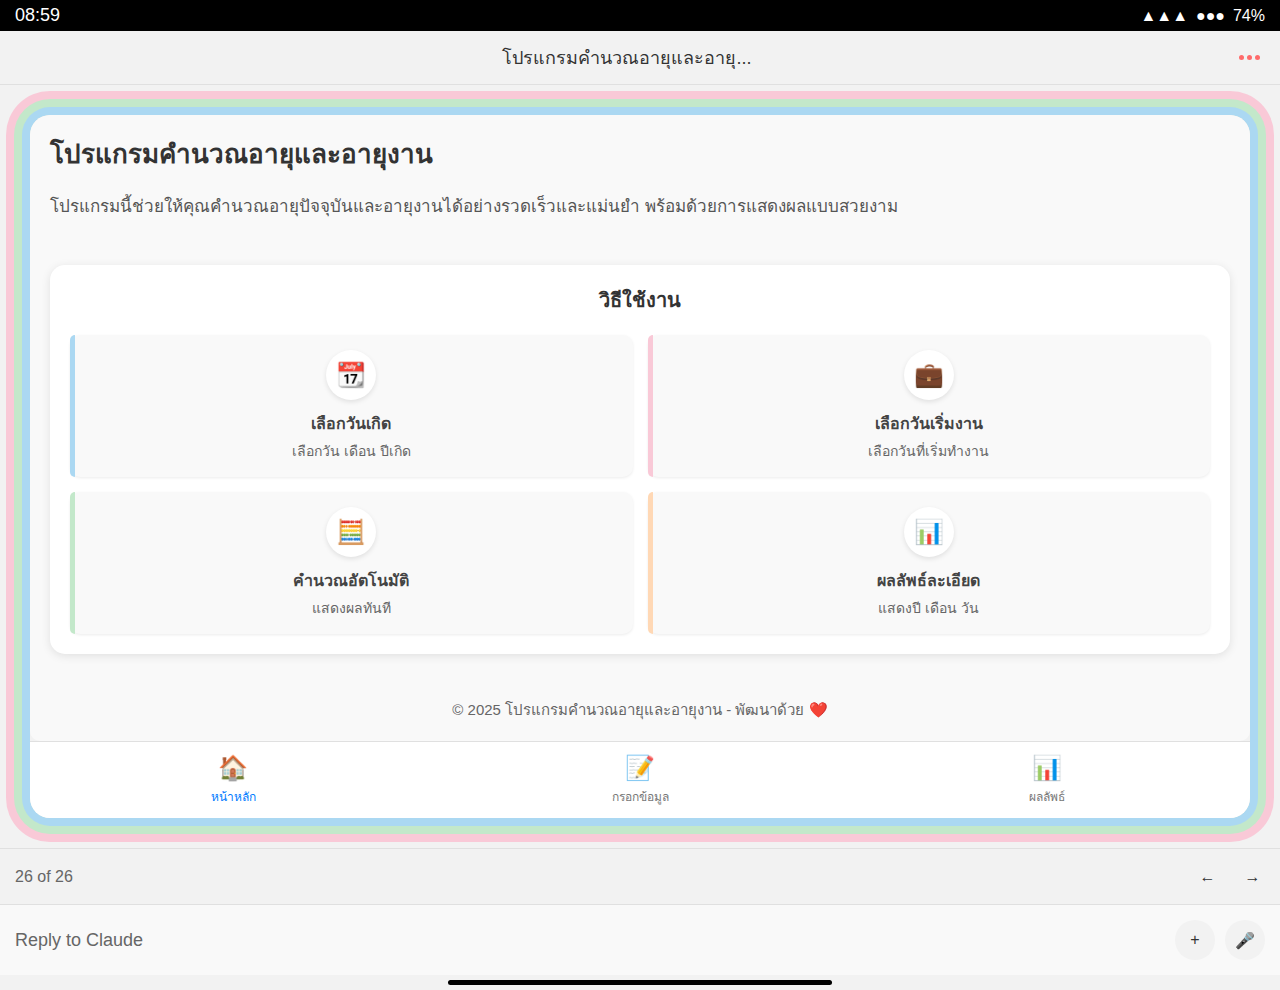
==== index.html @ 2e756f00 "Add files via upload" ====
<!DOCTYPE html>
<html lang="th">
<head>
    <meta charset="UTF-8">
    <meta name="viewport" content="width=device-width, initial-scale=1.0">
    <title>โปรแกรมคำนวณอายุและอายุงาน</title>
    <!-- เชื่อมต่อกับไฟล์ CSS -->
    <link rel="stylesheet" href="styles.css">
</head>
<body>
    <!-- iOS Status Bar -->
    <div class="status-bar">
        <div class="time">08:59</div>
        <div class="status-icons">
            <div class="signal">&#9650;&#9650;&#9650;</div>
            <div class="wifi">&#x25CF;&#x25CF;&#x25CF;</div>
            <div class="battery">74%</div>
        </div>
    </div>
    
    <!-- Header Navigation -->
    <div class="nav-header">
        <div class="nav-back"></div>
        <div class="nav-title">โปรแกรมคำนวณอายุและอายุ...</div>
        <div class="nav-menu">
            <div class="nav-menu-dot"></div>
            <div class="nav-menu-dot"></div>
            <div class="nav-menu-dot"></div>
        </div>
    </div>
    
    <!-- Main App Container -->
    <div class="app-container">
        <div class="app-content rainbow-border">
            <!-- Rainbow Left Border -->
            <div class="rainbow-left"></div>
            
            <!-- หน้าหลัก - มีคำแนะนำ -->
            <div class="page homepage active" id="page-home">
                <h1 class="app-title">โปรแกรมคำนวณอายุและอายุงาน</h1>
                <p class="app-description">
                    โปรแกรมนี้ช่วยให้คุณคำนวณอายุปัจจุบันและอายุงานได้อย่างรวดเร็วและแม่นยำ พร้อมด้วยการแสดงผลแบบสวยงาม
                </p>
                
                <!-- Infographic Section -->
                <div class="infographic">
                    <h2 class="infographic-title">วิธีใช้งาน</h2>
                    <div class="infographic-grid">
                        <div class="info-item">
                            <div class="info-icon">📆</div>
                            <div class="info-title">เลือกวันเกิด</div>
                            <div class="info-value">เลือกวัน เดือน ปีเกิด</div>
                        </div>
                        <div class="info-item">
                            <div class="info-icon">💼</div>
                            <div class="info-title">เลือกวันเริ่มงาน</div>
                            <div class="info-value">เลือกวันที่เริ่มทำงาน</div>
                        </div>
                        <div class="info-item">
                            <div class="info-icon">🧮</div>
                            <div class="info-title">คำนวณอัตโนมัติ</div>
                            <div class="info-value">แสดงผลทันที</div>
                        </div>
                        <div class="info-item">
                            <div class="info-icon">📊</div>
                            <div class="info-title">ผลลัพธ์ละเอียด</div>
                            <div class="info-value">แสดงปี เดือน วัน</div>
                        </div>
                    </div>
                </div>
                
                <p class="copyright">© 2025 โปรแกรมคำนวณอายุและอายุงาน - พัฒนาด้วย ❤️</p>
            </div>
            
            <!-- หน้ากรอกข้อมูล -->
            <div class="page" id="page-input">
                <div class="input-page">
                    <!-- Input Sidebar -->
                    <div class="input-sidebar">
                        <div class="sidebar-label">วัน</div>
                        <div class="sidebar-label">เดือน</div>
                        <div class="sidebar-label">ปี</div>
                        <div class="sidebar-label">เกิด</div>
                        <div class="blue-line"></div>
                        
                        <!-- ช่องเลือกวันที่แยกแต่ละช่อง -->
                        <div class="select-container">
                            <div class="select-wrapper">
                                <div class="select-arrow"></div>
                            </div>
                        </div>
                        
                        <div class="select-container">
                            <div class="select-wrapper">
                                <div class="select-arrow"></div>
                            </div>
                        </div>
                        
                        <div class="select-container">
                            <div class="select-wrapper">
                                <div class="select-arrow"></div>
                            </div>
                        </div>
                        
                        <div class="sidebar-label" style="margin-top: 25px;">วัน</div>
                        <div class="sidebar-label">เดือน</div>
                    </div>
                    
                    <!-- Input Content -->
                    <div class="input-content">
                        <h2 class="input-title">กรอกข้อมูล</h2>
                        <p class="input-description">กรุณากรอกวันเดือนปีเกิดและวันเดือนปีที่เข้าทำงาน</p>
                        
                        <!-- Mode Toggle Switch -->
                        <div class="mode-toggle-container">
                            <label class="switch">
                                <input type="checkbox" id="mode-toggle">
                                <span class="slider round"></span>
                            </label>
                            <span class="mode-label" id="mode-label">ทั่วไป</span>
                        </div>
                        
                        <div class="date-input-container">
                            <div class="date-group">
                                <h3 class="date-group-title">วันเดือนปีเกิด</h3>
                                <div class="date-selects">
                                    <select class="date-select" id="birth-day">
                                        <option value="" disabled selected>วัน</option>
                                        <!-- จะถูกเติมด้วย JavaScript -->
                                    </select>
                                    <select class="date-select" id="birth-month">
                                        <option value="" disabled selected>เดือน</option>
                                        <!-- จะถูกเติมด้วย JavaScript -->
                                    </select>
                                    <select class="date-select" id="birth-year">
                                        <option value="" disabled selected>ปี</option>
                                        <!-- จะถูกเติมด้วย JavaScript -->
                                    </select>
                                </div>
                            </div>
                            
                            <div class="date-group">
                                <h3 class="date-group-title">วันเดือนปีที่เข้าทำงาน</h3>
                                <div class="date-selects">
                                    <select class="date-select" id="work-day">
                                        <option value="" disabled selected>วัน</option>
                                        <!-- จะถูกเติมด้วย JavaScript -->
                                    </select>
                                    <select class="date-select" id="work-month">
                                        <option value="" disabled selected>เดือน</option>
                                        <!-- จะถูกเติมด้วย JavaScript -->
                                    </select>
                                    <select class="date-select" id="work-year">
                                        <option value="" disabled selected>ปี</option>
                                        <!-- จะถูกเติมด้วย JavaScript -->
                                    </select>
                                </div>
                            </div>
                        </div>
                        
                        <button class="calculate-btn" id="calculate-btn">คำนวณอายุและอายุงาน</button>
                    </div>
                </div>
            </div>
            
            <!-- หน้าแสดงผล -->
            <div class="page" id="page-results">
                <div class="results-page">
                    <h2 class="results-title">ผลการคำนวณ</h2>
                    
                    <div class="results-container">
                        <div class="result-card">
                            <div class="result-label">
                                <span>วันเดือนปีเกิด</span>
                                <span>🎂</span>
                            </div>
                            <div class="result-value" id="birth-date-result"></div>
                            <div class="result-note" id="birth-day-of-week"></div>
                        </div>
                        
                        <div class="result-card">
                            <div class="result-label">
                                <span>อายุปัจจุบัน</span>
                                <span>⏱️</span>
                            </div>
                            <div class="result-value" id="age-result"></div>
                            <div class="result-slider">
                                <div class="result-slider-fill" id="age-slider-fill"></div>
                            </div>
                        </div>
                        
                        <div class="result-card">
                            <div class="result-label">
                                <span>วันเดือนปีที่เข้าทำงาน</span>
                                <span>💼</span>
                            </div>
                            <div class="result-value" id="work-date-result"></div>
                            <div class="result-note" id="work-day-of-week"></div>
                        </div>
                        
                        <div class="result-card">
                            <div class="result-label">
                                <span>อายุงาน</span>
                                <span>📈</span>
                            </div>
                            <div class="result-value" id="work-age-result"></div>
                            <div class="result-slider">
                                <div class="result-slider-fill" id="work-age-slider-fill"></div>
                            </div>
                        </div>
                        
                        <!-- ส่วนแสดงวันเกษียณอายุราชการ (จะแสดงเฉพาะในโหมดราชการ) -->
                        <div class="result-card" id="retirement-date-container" style="display: none;">
                            <div class="result-label">
                                <span>วันเกษียณอายุราชการ</span>
                                <span>🏆</span>
                            </div>
                            <div class="result-value" id="retirement-date-result"></div>
                            <div class="result-note" id="retirement-day-of-week"></div>
                        </div>
                    </div>
                    
                    <button class="back-btn" id="recalculate-btn">คำนวณใหม่อีกครั้ง</button>
                </div>
            </div>
            
            <!-- Rainbow Right Border -->
            <div class="rainbow-right"></div>
        </div>
        
        <!-- แถบเมนูบาร์ด้านล่าง -->
        <div class="tab-bar">
            <div class="tab-item active" id="tab-home">
                <div class="tab-icon">🏠</div>
                <div class="tab-label">หน้าหลัก</div>
            </div>
            <div class="tab-item" id="tab-input">
                <div class="tab-icon">📝</div>
                <div class="tab-label">กรอกข้อมูล</div>
            </div>
            <div class="tab-item" id="tab-results">
                <div class="tab-icon">📊</div>
                <div class="tab-label">ผลลัพธ์</div>
            </div>
        </div>
    </div>
    
    <!-- Footer Navigation -->
    <div class="navigation-footer">
        <div class="page-indicator">26 of 26</div>
        <div class="nav-arrows">
            <div class="nav-arrow">←</div>
            <div class="nav-arrow">→</div>
        </div>
    </div>
    
    <!-- Reply Box -->
    <div class="reply-box">
        <div class="reply-label">Reply to Claude</div>
        <div class="reply-actions">
            <div class="reply-button">+</div>
            <div class="reply-button">🎤</div>
        </div>
    </div>
    
    <!-- Home Indicator Line -->
    <div class="home-indicator"></div>
    
    <!-- เชื่อมต่อกับไฟล์ JavaScript -->
    <script src="script.js"></script>
</body>
</html>
---- styles.css ----
/* ตัวแปรสี - กำหนดสีหลักของแอพ */
:root {
    --bg-color: #f2f2f2;
    --card-bg: #ffffff;
    --border-color: #e0e0e0;
    --primary-color: #007AFF;
    --text-color: #333333;
    --text-secondary: #666666;
    
    /* สีพาสเทลสำหรับขอบรุ้ง */
    --pastel-blue: #abd8f2;
    --pastel-green: #c3e8ca;
    --pastel-pink: #f9c9d7;
    --pastel-yellow: #fff2bd;
    --pastel-purple: #dfd0f5;
    --pastel-orange: #ffd8b5;

    /* สีสำหรับสวิตช์โหมด */
    --toggle-bg: #f0f0f0;
    --toggle-color-general: #007AFF;
    --toggle-color-government: #4cd964;
}

* {
    margin: 0;
    padding: 0;
    box-sizing: border-box;
    font-family: -apple-system, BlinkMacSystemFont, 'Segoe UI', Roboto, Helvetica, Arial, sans-serif;
}

body {
    background-color: var(--bg-color);
    color: var(--text-color);
    display: flex;
    flex-direction: column;
    min-height: 100vh;
    padding: 0;
    margin: 0;
}

/* iOS Status Bar */
.status-bar {
    background-color: #000000;
    color: white;
    padding: 5px 15px;
    display: flex;
    justify-content: space-between;
    align-items: center;
}

.time {
    font-weight: 500;
    font-size: 18px;
}

.status-icons {
    display: flex;
    align-items: center;
    gap: 8px;
}

/* Header Navigation */
.nav-header {
    background-color: rgba(242, 242, 242, 0.92);
    padding: 12px 15px;
    text-align: center;
    position: relative;
    border-bottom: 1px solid var(--border-color);
    display: flex;
    justify-content: space-between;
    align-items: center;
}

.nav-title {
    font-size: 18px;
    font-weight: 500;
    flex: 1;
    text-align: center;
    color: #333;
}

.nav-menu {
    display: flex;
    gap: 3px;
    margin-right: 5px;
}

.nav-menu-dot {
    width: 5px;
    height: 5px;
    background-color: #ff6b6b;
    border-radius: 50%;
}

/* Main App Container with Triple Border */
.app-container {
    flex: 1;
    display: flex;
    flex-direction: column;
    max-width: 100%;
    margin: 0 auto;
    position: relative;
    box-shadow: 
        0 0 0 8px var(--pastel-blue),    /* ชั้นแรก - สีฟ้าพาสเทล */
        0 0 0 16px var(--pastel-green),  /* ชั้นที่สอง - สีเขียวพาสเทล */
        0 0 0 24px var(--pastel-pink);   /* ชั้นที่สาม - สีชมพูพาสเทล */
    border-radius: 20px;
    overflow: hidden;
    margin: 30px;
}

/* Rainbow Border */
.rainbow-border {
    position: relative;
    display: flex;
    margin: 0;
    padding: 0;
    height: 100%;
    border-radius: 10px;
    overflow: hidden;
}

.rainbow-left {
    width: 20px;
    background: linear-gradient(to bottom, 
        var(--pastel-blue), 
        var(--pastel-green), 
        var(--pastel-yellow),
        var(--pastel-orange));
    border-top-left-radius: 15px;
    border-bottom-left-radius: 15px;
}

.rainbow-right {
    width: 20px;
    background: linear-gradient(to bottom, 
        var(--pastel-blue), 
        var(--pastel-purple), 
        var(--pastel-pink),
        var(--pastel-orange));
    border-top-right-radius: 15px;
    border-bottom-right-radius: 15px;
}

/* Content Section */
.app-content {
    flex: 1;
    padding: 0;
    font-size: 18px;
    line-height: 1.5;
    display: flex;
    flex-direction: column;
}

/* ส่วนของหน้าต่างๆ */
.page {
    display: none;
    flex: 1;
    flex-direction: column;
    height: 100%;
}

.page.active {
    display: flex;
}

/* หน้าหลัก */
.homepage {
    padding: 20px;
    background-color: #f9f9f9;
    overflow-y: auto;
}

.app-title {
    font-size: 26px;
    font-weight: 600;
    margin-bottom: 20px;
    color: #333;
}

.app-description {
    font-size: 17px;
    line-height: 1.5;
    margin-bottom: 25px;
    color: #555;
}

.copyright {
    font-size: 15px;
    color: var(--text-secondary);
    margin-top: 25px;
    text-align: center;
}

/* Infographic Section */
.infographic {
    background-color: white;
    border-radius: 15px;
    padding: 20px;
    margin: 20px 0;
    box-shadow: 0 2px 10px rgba(0, 0, 0, 0.1);
}

.infographic-title {
    font-size: 20px;
    font-weight: 600;
    margin-bottom: 20px;
    text-align: center;
    color: #333;
}

.infographic-grid {
    display: grid;
    grid-template-columns: repeat(2, 1fr);
    gap: 15px;
}

/* Infographic Items */
.info-item {
    background-color: #f9f9f9;
    border-radius: 10px;
    padding: 15px;
    display: flex;
    flex-direction: column;
    align-items: center;
    position: relative;
    transition: transform 0.2s ease;
    box-shadow: 0 1px 3px rgba(0,0,0,0.08);
}

.info-item:hover {
    transform: translateY(-2px);
}

.info-item::before {
    content: '';
    position: absolute;
    top: 0;
    left: 0;
    width: 5px;
    height: 100%;
    border-radius: 10px 0 0 10px;
}

.info-item:nth-child(1)::before {
    background-color: var(--pastel-blue);
}

.info-item:nth-child(2)::before {
    background-color: var(--pastel-pink);
}

.info-item:nth-child(3)::before {
    background-color: var(--pastel-green);
}

.info-item:nth-child(4)::before {
    background-color: var(--pastel-orange);
}

.info-icon {
    width: 50px;
    height: 50px;
    background-color: white;
    border-radius: 50%;
    display: flex;
    justify-content: center;
    align-items: center;
    margin-bottom: 12px;
    box-shadow: 0 2px 5px rgba(0, 0, 0, 0.1);
    font-size: 24px;
}

.info-title {
    font-weight: 600;
    margin-bottom: 5px;
    text-align: center;
    color: #444;
    font-size: 16px;
}

.info-value {
    color: var(--text-secondary);
    text-align: center;
    font-size: 14px;
}

/* หน้ากรอกข้อมูล */
.input-page {
    display: flex;
    flex: 1;
}

/* Input Sidebar */
.input-sidebar {
    background-color: white;
    width: 120px;
    padding: 20px 10px;
    display: flex;
    flex-direction: column;
    align-items: center;
    justify-content: flex-start;
    border-right: 1px solid #eee;
}

.sidebar-label {
    margin: 5px 0;
    font-size: 24px;
    font-weight: 500;
    text-align: center;
    color: #555;
}

.blue-line {
    width: 60px;
    height: 3px;
    background-color: var(--primary-color);
    margin: 10px 0;
}

/* ช่องเลือกวันที่ */
.select-container {
    margin: 5px 0;
    width: 100%;
    display: flex;
    justify-content: center;
}

.select-wrapper {
    position: relative;
    width: 90px;
    height: 90px;
    background: white;
    border: 1px solid #ddd;
    border-radius: 15px;
    box-shadow: 0 2px 5px rgba(0,0,0,0.05);
    display: flex;
    justify-content: center;
    align-items: center;
}

.select-arrow {
    border-left: 12px solid transparent;
    border-right: 12px solid transparent;
    border-top: 12px solid #aaa;
    position: relative;
    top: 5px;
}

/* Input Content */
.input-content {
    flex: 1;
    padding: 20px;
    display: flex;
    flex-direction: column;
    background-color: #f9f9f9;
}

.input-title {
    font-size: 24px;
    font-weight: 600;
    margin-bottom: 20px;
    text-align: center;
}

.input-description {
    margin-bottom: 20px;
    font-size: 16px;
    text-align: center;
    color: #666;
}

/* Mode Toggle Switch */
.mode-toggle-container {
    display: flex;
    align-items: center;
    justify-content: center;
    margin-bottom: 20px;
    gap: 15px;
}

.switch {
    position: relative;
    display: inline-block;
    width: 60px;
    height: 34px;
}

.switch input {
    opacity: 0;
    width: 0;
    height: 0;
}

.slider {
    position: absolute;
    cursor: pointer;
    top: 0;
    left: 0;
    right: 0;
    bottom: 0;
    background-color: var(--toggle-bg);
    transition: .4s;
    box-shadow: inset 0 0 3px rgba(0, 0, 0, 0.1);
}

.slider:before {
    position: absolute;
    content: "";
    height: 26px;
    width: 26px;
    left: 4px;
    bottom: 4px;
    background-color: var(--toggle-color-general);
    transition: .4s;
    box-shadow: 0 2px 5px rgba(0, 0, 0, 0.2);
}

input:checked + .slider {
    background-color: var(--toggle-bg);
}

input:checked + .slider:before {
    transform: translateX(26px);
    background-color: var(--toggle-color-government);
}

.slider.round {
    border-radius: 34px;
}

.slider.round:before {
    border-radius: 50%;
}

.mode-label {
    font-size: 16px;
    font-weight: 500;
    color: var(--text-color);
}

.date-input-container {
    display: flex;
    flex-direction: column;
    gap: 20px;
    margin-top: 20px;
}

.date-group {
    background-color: white;
    border-radius: 15px;
    padding: 20px;
    box-shadow: 0 2px 10px rgba(0,0,0,0.05);
}

.date-group-title {
    font-size: 18px;
    font-weight: 600;
    margin-bottom: 15px;
    color: #444;
}

.date-selects {
    display: flex;
    gap: 10px;
}

.date-select {
    flex: 1;
    padding: 12px;
    border: 1px solid #ddd;
    border-radius: 10px;
    background-color: white;
    font-size: 16px;
    appearance: none;
    background-image: url("data:image/svg+xml,%3Csvg xmlns='http://www.w3.org/2000/svg' width='12' height='12' viewBox='0 0 12 12'%3E%3Cpath fill='%23888' d='M6 9L1 4h10z'/%3E%3C/svg%3E");
    background-repeat: no-repeat;
    background-position: right 10px center;
}

.calculate-btn {
    background-color: var(--primary-color);
    color: white;
    border: none;
    border-radius: 12px;
    padding: 15px 20px;
    font-size: 18px;
    font-weight: 500;
    margin-top: 30px;
    cursor: pointer;
    box-shadow: 0 2px 5px rgba(0,0,0,0.1);
    transition: all 0.3s ease;
}

.calculate-btn:hover {
    background-color: #0062cc;
    transform: translateY(-2px);
    box-shadow: 0 4px 10px rgba(0,0,0,0.15);
}

/* หน้าแสดงผล */
.results-page {
    padding: 20px;
    background-color: #f9f9f9;
    overflow-y: auto;
}

.results-title {
    font-size: 24px;
    font-weight: 600;
    margin-bottom: 25px;
    text-align: center;
    color: #333;
}

.results-container {
    display: flex;
    flex-direction: column;
    gap: 20px;
}

.result-card {
    background-color: white;
    border-radius: 15px;
    padding: 20px;
    box-shadow: 0 2px 10px rgba(0,0,0,0.1);
    position: relative;
    overflow: hidden;
}

.result-card::before {
    content: '';
    position: absolute;
    top: 0;
    left: 0;
    width: 5px;
    height: 100%;
}

.result-card:nth-child(1)::before {
    background-color: var(--pastel-blue);
}

.result-card:nth-child(2)::before {
    background-color: var(--pastel-green);
}

.result-card:nth-child(3)::before {
    background-color: var(--pastel-blue);
}

.result-card:nth-child(4)::before {
    background-color: var(--pastel-green);
}

/* สีสำหรับกล่องวันเกษียณ */
#retirement-date-container::before {
    background-color: var(--toggle-color-government);
}

.result-label {
    font-size: 18px;
    font-weight: 600;
    margin-bottom: 10px;
    color: #444;
    display: flex;
    align-items: center;
    justify-content: space-between;
}

.result-value {
    font-size: 20px;
    font-weight: 500;
    padding: 15px;
    background-color: #f9f9f9;
    border-radius: 10px;
    color: #333;
}

.result-note {
    margin-top: 10px;
    font-size: 14px;
    color: #666;
}

.result-slider {
    width: 100%;
    height: 10px;
    background-color: #eee;
    border-radius: 5px;
    margin-top: 15px;
    position: relative;
    overflow: hidden;
}

.result-slider-fill {
    position: absolute;
    height: 100%;
    background: linear-gradient(to right, var(--pastel-blue), var(--pastel-purple));
    border-radius: 5px;
    width: 0; /* จะถูกตั้งค่าด้วย JavaScript */
}

.back-btn {
    background-color: #f5f5f5;
    color: #555;
    border: 1px solid #ddd;
    border-radius: 12px;
    padding: 12px 20px;
    font-size: 16px;
    font-weight: 500;
    margin-top: 25px;
    cursor: pointer;
    display: block;
    width: 100%;
    text-align: center;
    transition: all 0.3s ease;
}

.back-btn:hover {
    background-color: #eee;
}

/* Bottom Navigation Bar */
.tab-bar {
    display: flex;
    background-color: white;
    border-top: 1px solid var(--border-color);
}

.tab-item {
    flex: 1;
    padding: 12px;
    display: flex;
    flex-direction: column;
    align-items: center;
    cursor: pointer;
    color: #777;
    transition: color 0.3s;
}

.tab-item.active {
    color: var(--primary-color);
}

.tab-icon {
    font-size: 24px;
    margin-bottom: 5px;
}

.tab-label {
    font-size: 12px;
    text-align: center;
}

/* Footer Navigation */
.navigation-footer {
    background-color: rgba(242, 242, 242, 0.9);
    padding: 15px;
    display: flex;
    justify-content: space-between;
    align-items: center;
    border-top: 1px solid var(--border-color);
}

.page-indicator {
    font-size: 16px;
    color: var(--text-secondary);
}

.nav-arrows {
    display: flex;
    gap: 20px;
}

.nav-arrow {
    width: 25px;
    height: 25px;
    display: flex;
    justify-content: center;
    align-items: center;
}

/* Reply Box */
.reply-box {
    background-color: #f9f9f9;
    padding: 15px;
    display: flex;
    align-items: center;
    justify-content: space-between;
    border-top: 1px solid var(--border-color);
}

.reply-label {
    color: var(--text-secondary);
    font-size: 18px;
}

.reply-actions {
    display: flex;
    gap: 10px;
    align-items: center;
}

.reply-button {
    width: 40px;
    height: 40px;
    background-color: #f2f2f2;
    border-radius: 50%;
    display: flex;
    justify-content: center;
    align-items: center;
    cursor: pointer;
}

/* Home Indicator */
.home-indicator {
    height: 5px;
    width: 30%;
    margin: 5px auto;
    background-color: #000;
    border-radius: 3px;
}

/* Media Queries for Responsive Design */
@media (max-width: 768px) {
    .input-page {
        flex-direction: column;
    }
    
    .input-sidebar {
        width: 100%;
        height: auto;
        padding: 10px;
        flex-direction: row;
        justify-content: space-around;
        border-right: none;
        border-bottom: 1px solid #eee;
    }
    
    .sidebar-label {
        font-size: 16px;
        margin: 0 5px;
    }
    
    .blue-line {
        width: 40px;
        margin: 0 10px;
    }
    
    .select-container {
        margin: 0 5px;
    }
    
    .select-wrapper {
        width: 60px;
        height: 60px;
    }
    
    .date-selects {
        flex-direction: column;
    }
    
    .infographic-grid {
        grid-template-columns: 1fr;
    }
    
    /* ปรับขอบจอสำหรับแท็บเล็ต */
    .app-container {
        margin: 20px;
        box-shadow: 
            0 0 0 6px var(--pastel-blue),
            0 0 0 12px var(--pastel-green),
            0 0 0 18px var(--pastel-pink);
    }
}

@media (max-width: 480px) {
    .app-title {
        font-size: 22px;
    }
    
    .results-title {
        font-size: 20px;
    }
    
    .result-value {
        font-size: 16px;
        padding: 10px;
    }
    
    .calculate-btn, .back-btn {
        padding: 12px 15px;
        font-size: 16px;
    }
    
    .tab-icon {
        font-size: 20px;
    }
    
    .tab-label {
        font-size: 10px;
    }
    
    /* ปรับขอบจอสำหรับมือถือ */
    .app-container {
        margin: 10px;
        box-shadow: 
            0 0 0 4px var(--pastel-blue),
            0 0 0 8px var(--pastel-green),
            0 0 0 12px var(--pastel-pink);
    }
}
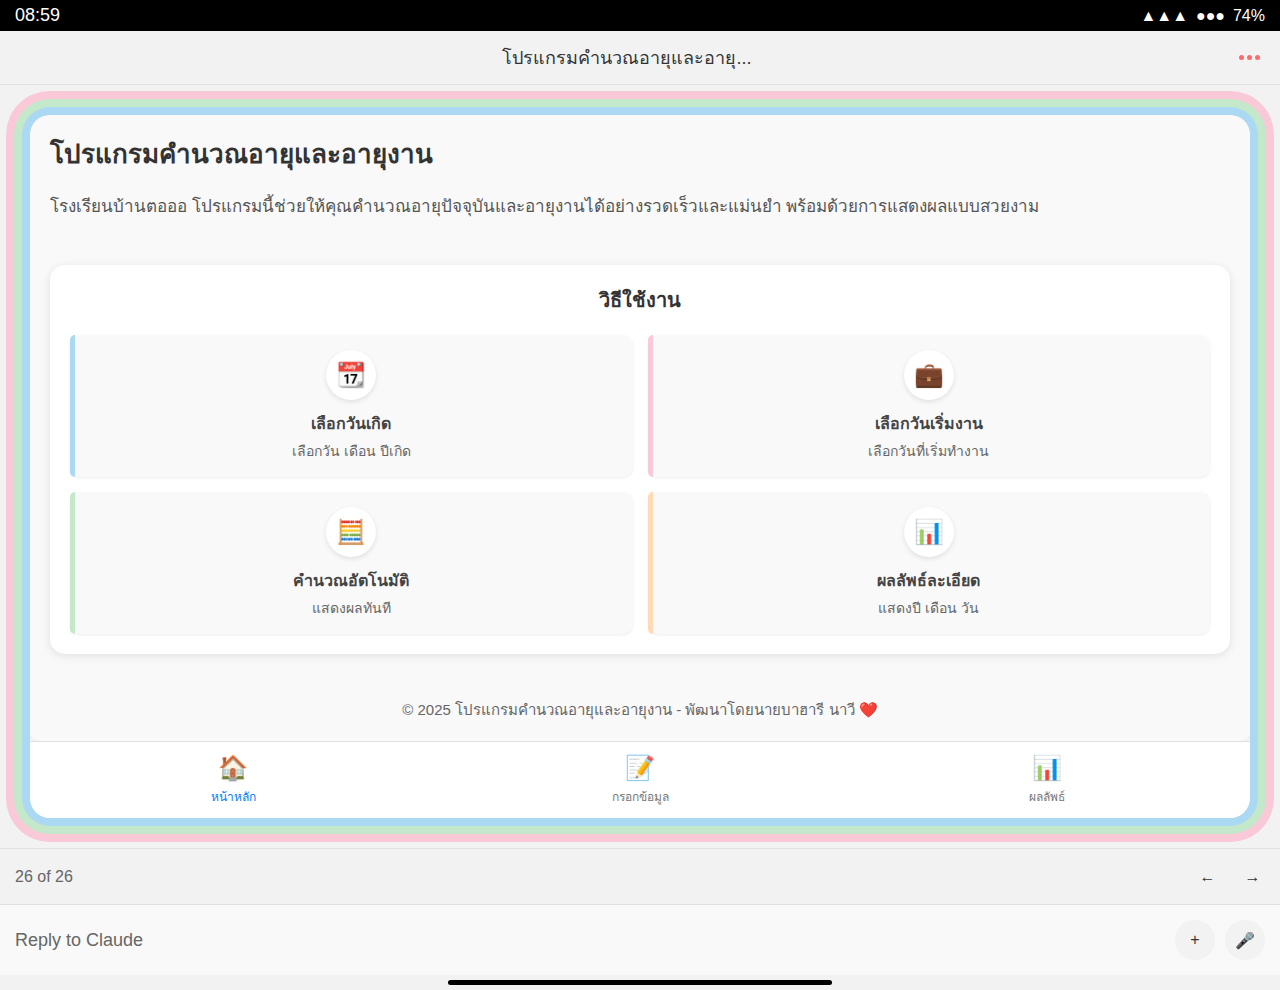
==== commit d3ba6e2b: "Update index.html" ====
--- a/index.html
+++ b/index.html
@@ -39,6 +39,7 @@
             <div class="page homepage active" id="page-home">
                 <h1 class="app-title">โปรแกรมคำนวณอายุและอายุงาน</h1>
                 <p class="app-description">
+                    โรงเรียนบ้านตอออ
                     โปรแกรมนี้ช่วยให้คุณคำนวณอายุปัจจุบันและอายุงานได้อย่างรวดเร็วและแม่นยำ พร้อมด้วยการแสดงผลแบบสวยงาม
                 </p>
                 
@@ -69,7 +70,7 @@
                     </div>
                 </div>
                 
-                <p class="copyright">© 2025 โปรแกรมคำนวณอายุและอายุงาน - พัฒนาด้วย ❤️</p>
+                <p class="copyright">© 2025 โปรแกรมคำนวณอายุและอายุงาน - พัฒนาโดยนายบาฮารี  นาวี ❤️</p>
             </div>
             
             <!-- หน้ากรอกข้อมูล -->
@@ -269,4 +270,4 @@
     <!-- เชื่อมต่อกับไฟล์ JavaScript -->
     <script src="script.js"></script>
 </body>
-</html>+</html>
